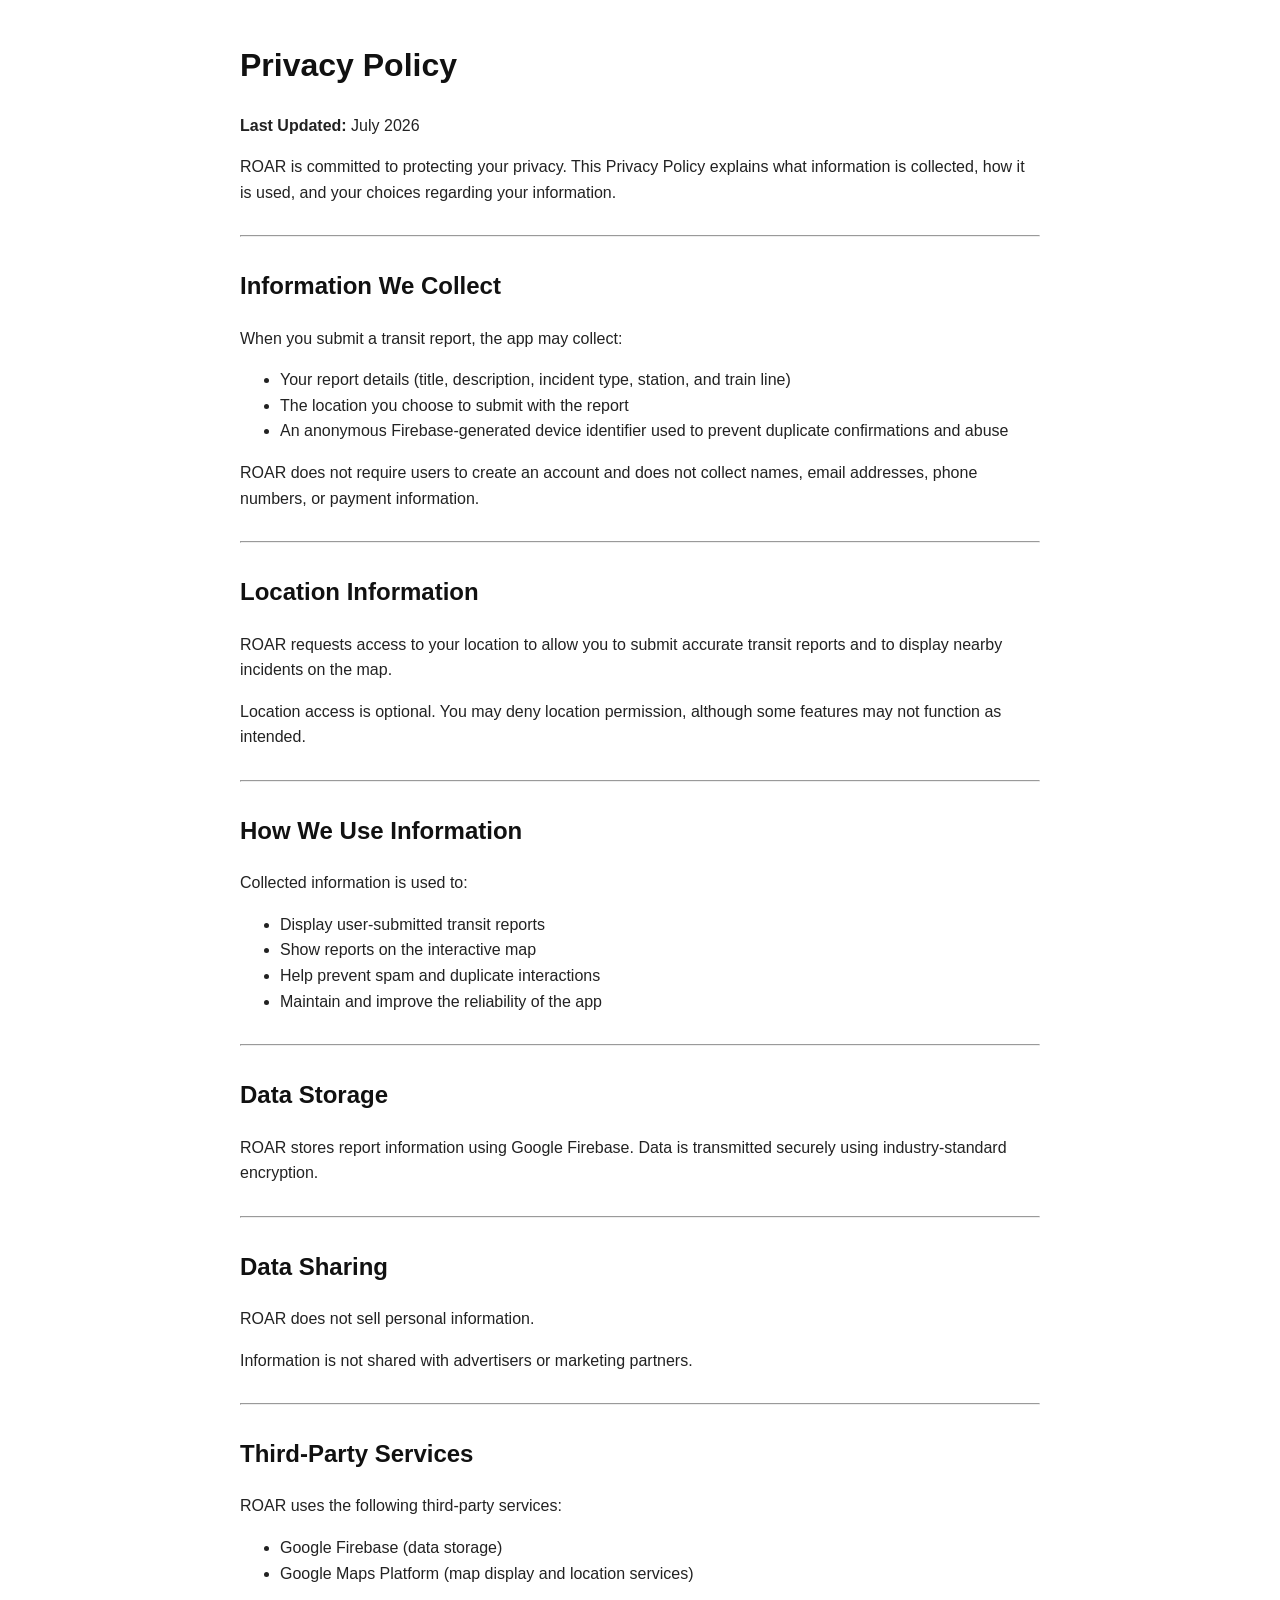
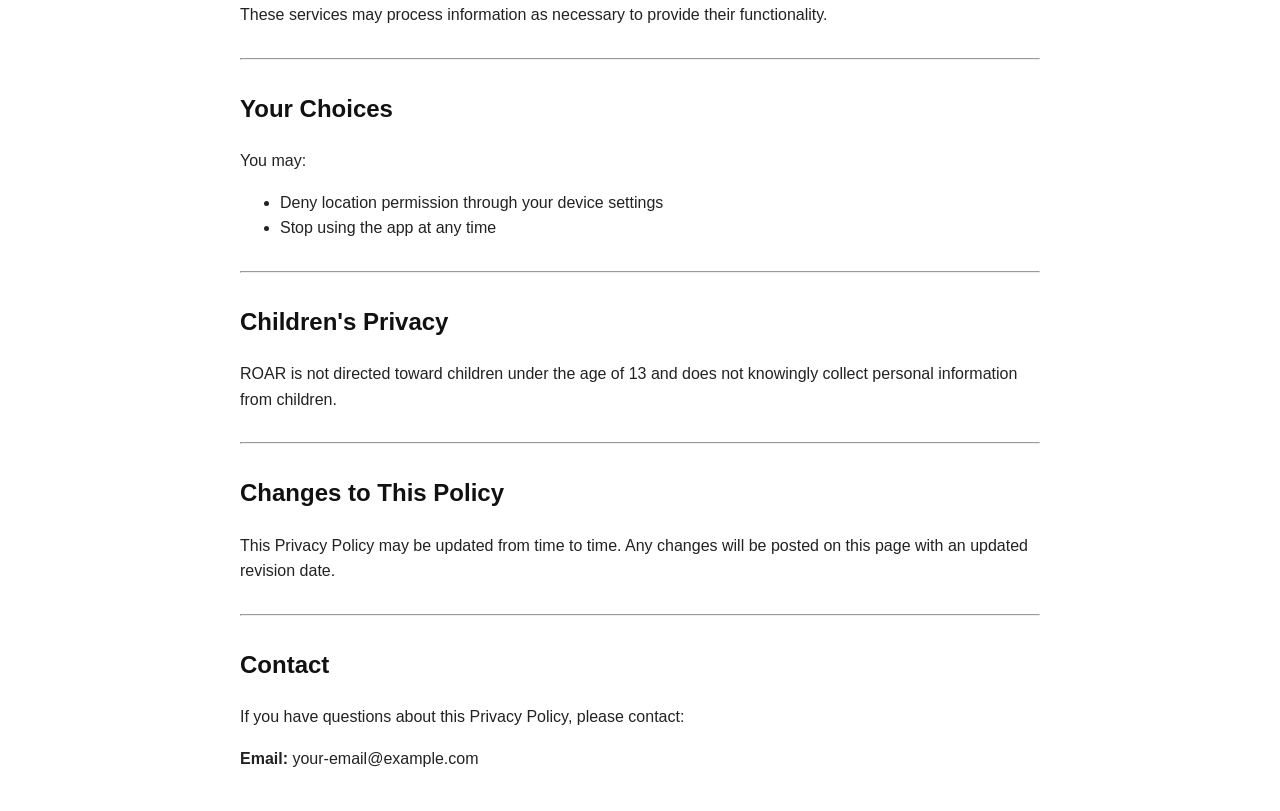
==== privacy.html @ 13eabc3b "Create privacy.html" ====
<!DOCTYPE html>
<html lang="en">
<head>
    <meta charset="UTF-8">
    <meta name="viewport" content="width=device-width, initial-scale=1.0">
    <title>ROAR Privacy Policy</title>
    <style>
        body {
            font-family: -apple-system, BlinkMacSystemFont, "Helvetica Neue", Arial, sans-serif;
            max-width: 800px;
            margin: 40px auto;
            padding: 0 20px;
            line-height: 1.6;
            color: #222;
        }

        h1, h2 {
            color: #111;
        }

        hr {
            margin: 30px 0;
        }
    </style>
</head>

<body>

<h1>Privacy Policy</h1>

<p><strong>Last Updated:</strong> July 2026</p>

<p>
ROAR is committed to protecting your privacy. This Privacy Policy explains
what information is collected, how it is used, and your choices regarding
your information.
</p>

<hr>

<h2>Information We Collect</h2>

<p>When you submit a transit report, the app may collect:</p>

<ul>
<li>Your report details (title, description, incident type, station, and train line)</li>
<li>The location you choose to submit with the report</li>
<li>An anonymous Firebase-generated device identifier used to prevent duplicate confirmations and abuse</li>
</ul>

<p>
ROAR does not require users to create an account and does not collect names,
email addresses, phone numbers, or payment information.
</p>

<hr>

<h2>Location Information</h2>

<p>
ROAR requests access to your location to allow you to submit accurate transit
reports and to display nearby incidents on the map.
</p>

<p>
Location access is optional. You may deny location permission, although some
features may not function as intended.
</p>

<hr>

<h2>How We Use Information</h2>

<p>Collected information is used to:</p>

<ul>
<li>Display user-submitted transit reports</li>
<li>Show reports on the interactive map</li>
<li>Help prevent spam and duplicate interactions</li>
<li>Maintain and improve the reliability of the app</li>
</ul>

<hr>

<h2>Data Storage</h2>

<p>
ROAR stores report information using Google Firebase. Data is transmitted
securely using industry-standard encryption.
</p>

<hr>

<h2>Data Sharing</h2>

<p>
ROAR does not sell personal information.
</p>

<p>
Information is not shared with advertisers or marketing partners.
</p>

<hr>

<h2>Third-Party Services</h2>

<p>
ROAR uses the following third-party services:
</p>

<ul>
<li>Google Firebase (data storage)</li>
<li>Google Maps Platform (map display and location services)</li>
</ul>

<p>
These services may process information as necessary to provide their
functionality.
</p>

<hr>

<h2>Your Choices</h2>

<p>You may:</p>

<ul>
<li>Deny location permission through your device settings</li>
<li>Stop using the app at any time</li>
</ul>

<hr>

<h2>Children's Privacy</h2>

<p>
ROAR is not directed toward children under the age of 13 and does not
knowingly collect personal information from children.
</p>

<hr>

<h2>Changes to This Policy</h2>

<p>
This Privacy Policy may be updated from time to time. Any changes will be
posted on this page with an updated revision date.
</p>

<hr>

<h2>Contact</h2>

<p>
If you have questions about this Privacy Policy, please contact:
</p>

<p>
<strong>Email:</strong> your-email@example.com
</p>

</body>
</html>
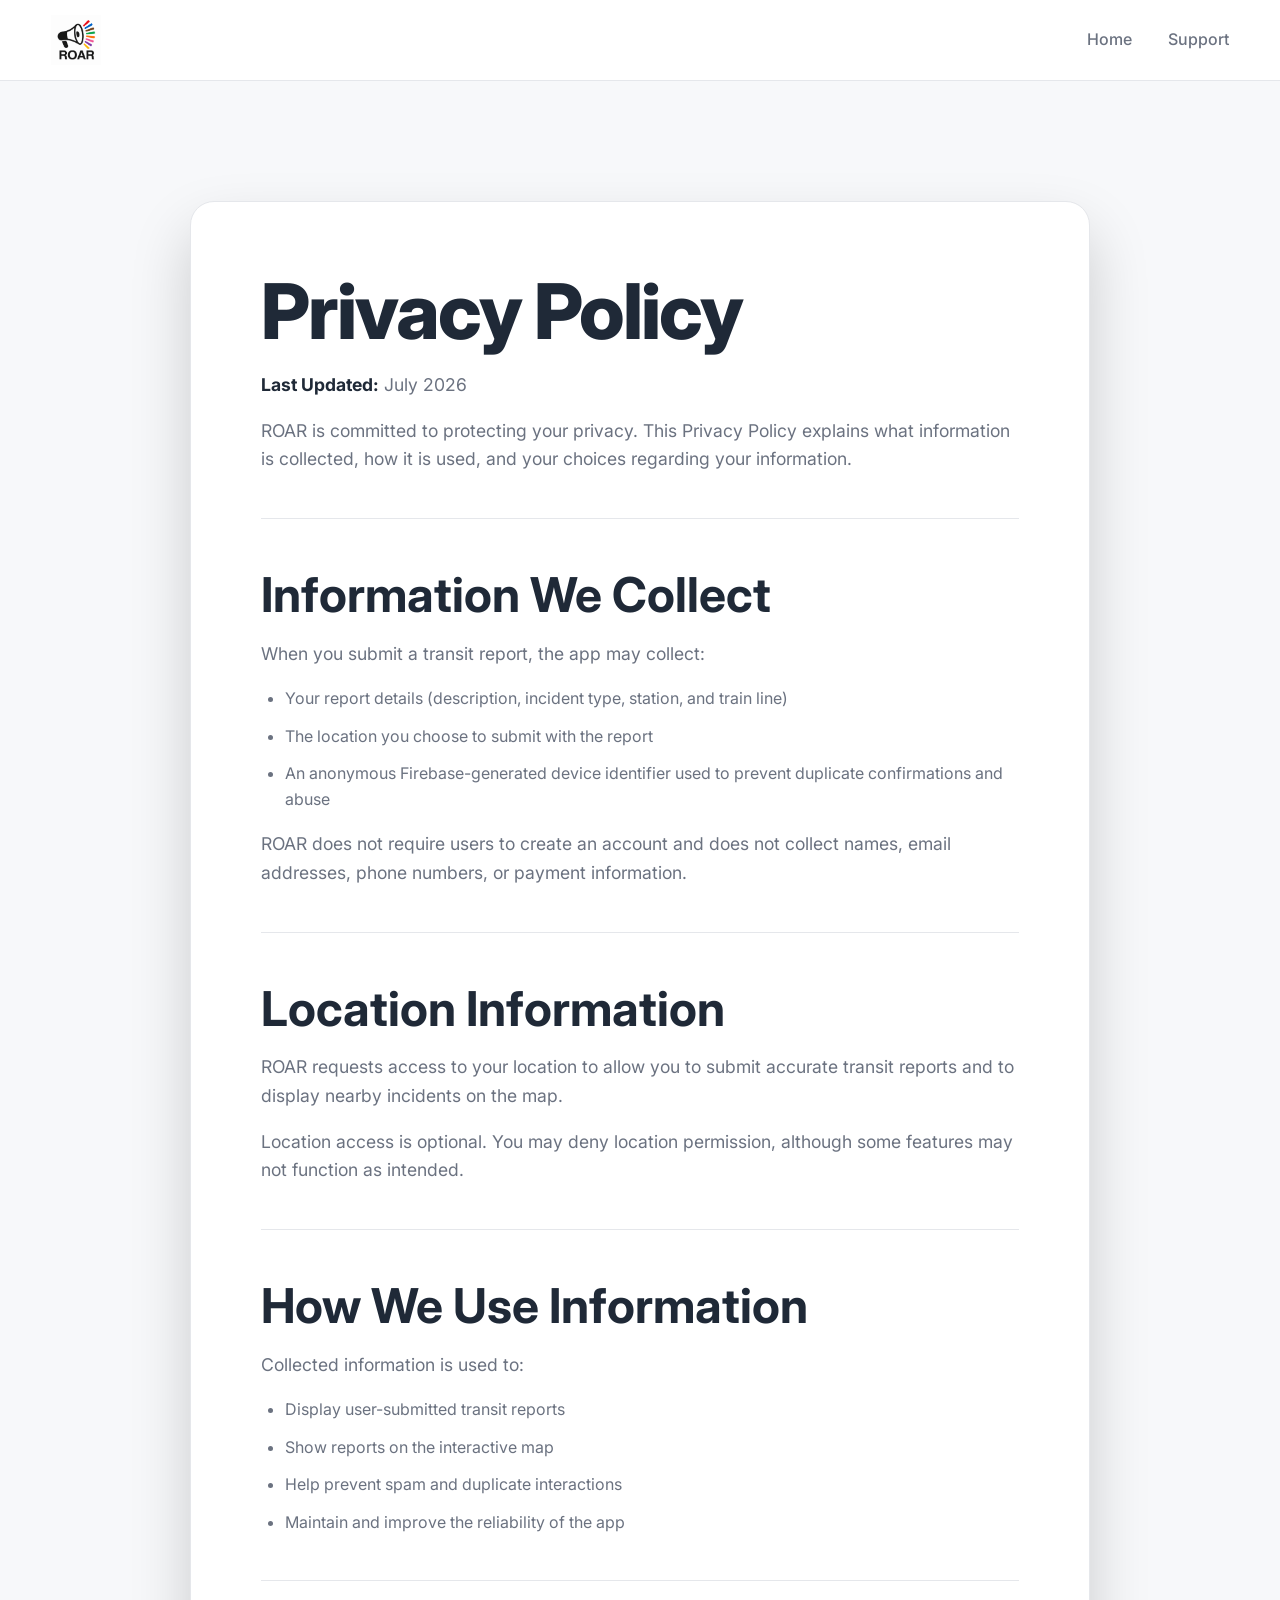
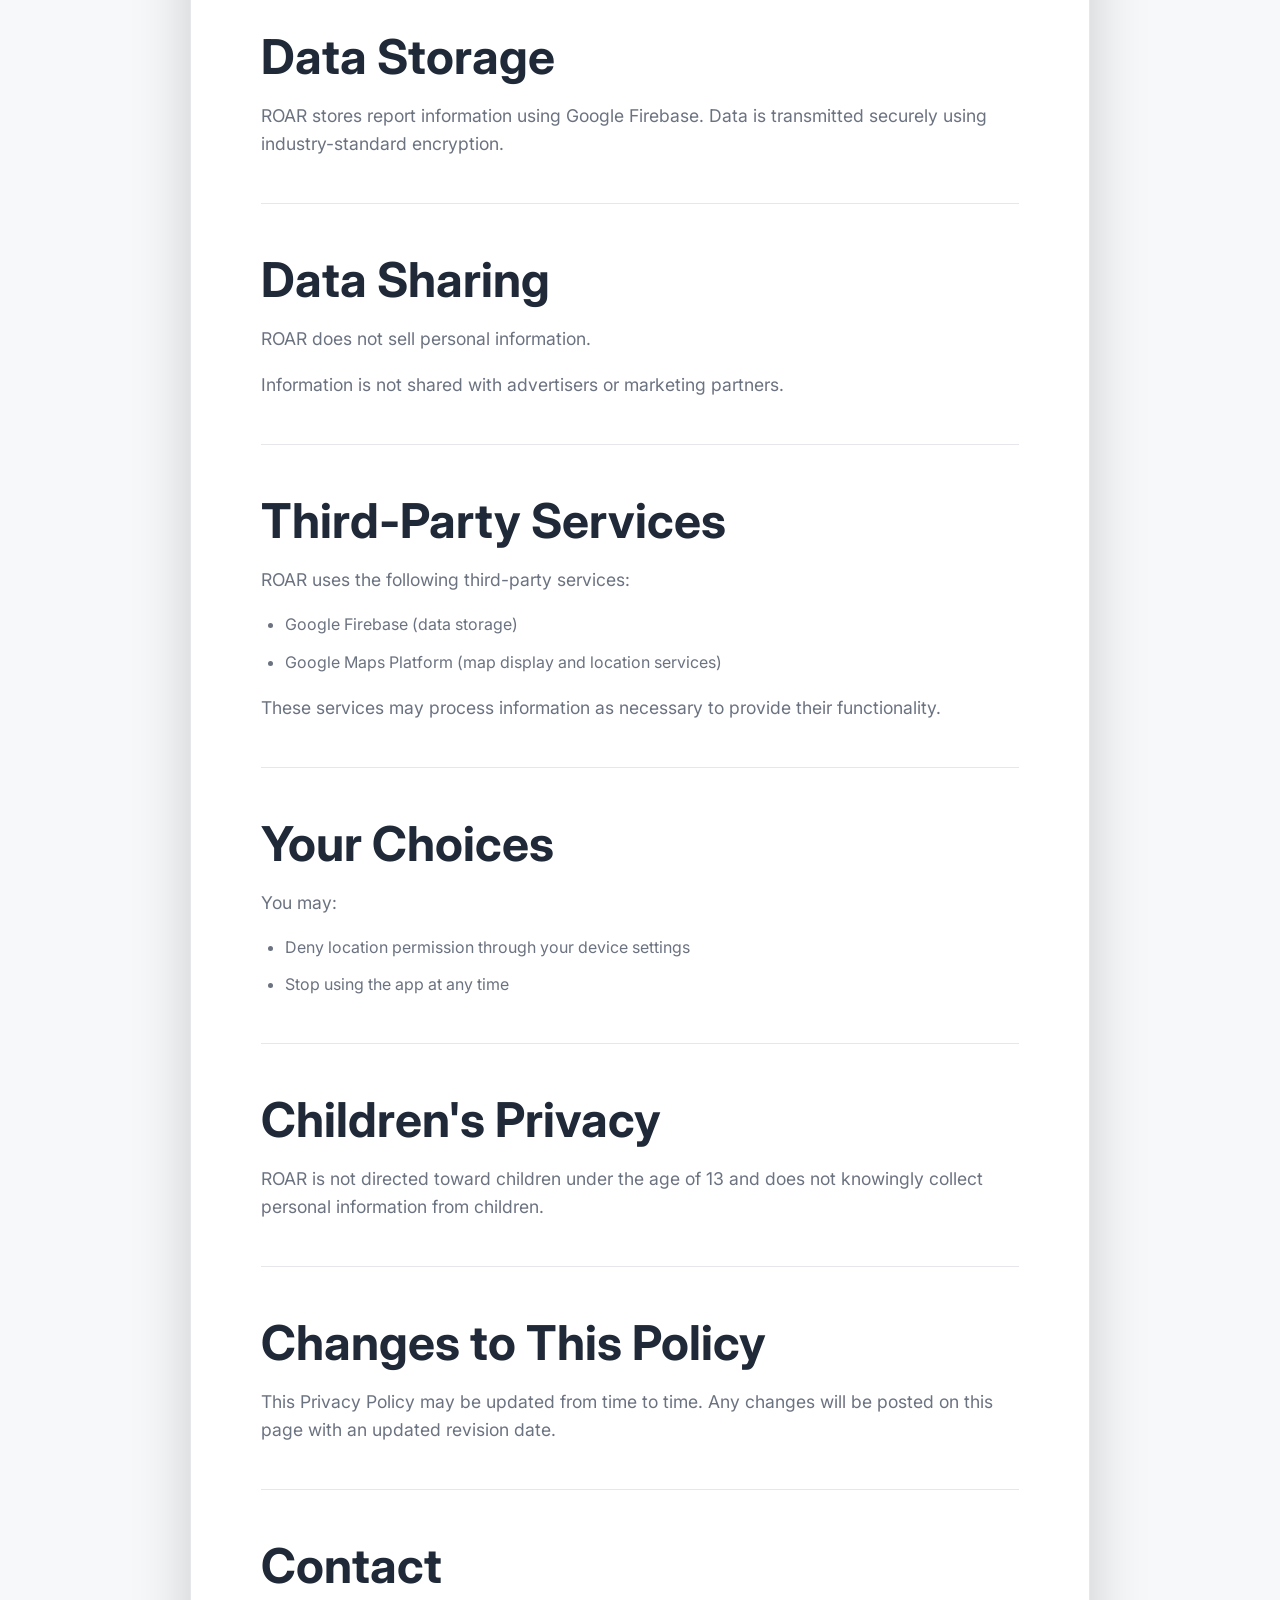
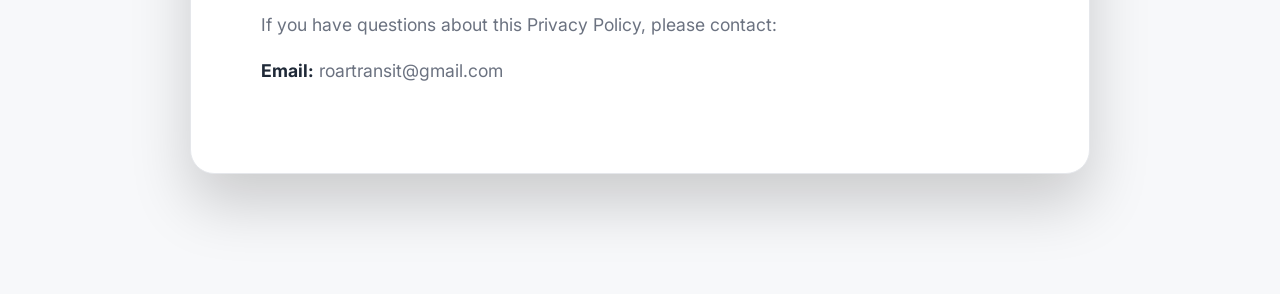
==== commit 2d3e6f45: "Complete website and add support page" ====
--- a/privacy.html
+++ b/privacy.html
@@ -1,164 +1,209 @@
 <!DOCTYPE html>
+
 <html lang="en">
+
 <head>
+    <link rel="stylesheet" href="styles.css">
+
+    <link rel="preconnect" href="https://fonts.googleapis.com">
+
+    <link rel="preconnect" href="https://fonts.gstatic.com" crossorigin>
+
+    <link href="https://fonts.googleapis.com/css2?family=Inter:wght@300;400;500;600;700;800&display=swap" rel="stylesheet">
+    
     <meta charset="UTF-8">
+    
     <meta name="viewport" content="width=device-width, initial-scale=1.0">
+    
     <title>ROAR Privacy Policy</title>
-    <style>
-        body {
-            font-family: -apple-system, BlinkMacSystemFont, "Helvetica Neue", Arial, sans-serif;
-            max-width: 800px;
-            margin: 40px auto;
-            padding: 0 20px;
-            line-height: 1.6;
-            color: #222;
-        }
-
-        h1, h2 {
-            color: #111;
-        }
-
-        hr {
-            margin: 30px 0;
-        }
-    </style>
+    
 </head>
 
 <body>
-
-<h1>Privacy Policy</h1>
-
-<p><strong>Last Updated:</strong> July 2026</p>
-
-<p>
-ROAR is committed to protecting your privacy. This Privacy Policy explains
-what information is collected, how it is used, and your choices regarding
-your information.
-</p>
-
-<hr>
-
-<h2>Information We Collect</h2>
-
-<p>When you submit a transit report, the app may collect:</p>
-
-<ul>
-<li>Your report details (title, description, incident type, station, and train line)</li>
-<li>The location you choose to submit with the report</li>
-<li>An anonymous Firebase-generated device identifier used to prevent duplicate confirmations and abuse</li>
-</ul>
-
-<p>
-ROAR does not require users to create an account and does not collect names,
-email addresses, phone numbers, or payment information.
-</p>
-
-<hr>
-
-<h2>Location Information</h2>
-
-<p>
-ROAR requests access to your location to allow you to submit accurate transit
-reports and to display nearby incidents on the map.
-</p>
-
-<p>
-Location access is optional. You may deny location permission, although some
-features may not function as intended.
-</p>
-
-<hr>
-
-<h2>How We Use Information</h2>
-
-<p>Collected information is used to:</p>
-
-<ul>
-<li>Display user-submitted transit reports</li>
-<li>Show reports on the interactive map</li>
-<li>Help prevent spam and duplicate interactions</li>
-<li>Maintain and improve the reliability of the app</li>
-</ul>
-
-<hr>
-
-<h2>Data Storage</h2>
-
-<p>
-ROAR stores report information using Google Firebase. Data is transmitted
-securely using industry-standard encryption.
-</p>
-
-<hr>
-
-<h2>Data Sharing</h2>
-
-<p>
-ROAR does not sell personal information.
-</p>
-
-<p>
-Information is not shared with advertisers or marketing partners.
-</p>
-
-<hr>
-
-<h2>Third-Party Services</h2>
-
-<p>
-ROAR uses the following third-party services:
-</p>
-
-<ul>
-<li>Google Firebase (data storage)</li>
-<li>Google Maps Platform (map display and location services)</li>
-</ul>
-
-<p>
-These services may process information as necessary to provide their
-functionality.
-</p>
-
-<hr>
-
-<h2>Your Choices</h2>
-
-<p>You may:</p>
-
-<ul>
-<li>Deny location permission through your device settings</li>
-<li>Stop using the app at any time</li>
-</ul>
-
-<hr>
-
-<h2>Children's Privacy</h2>
-
-<p>
-ROAR is not directed toward children under the age of 13 and does not
-knowingly collect personal information from children.
-</p>
-
-<hr>
-
-<h2>Changes to This Policy</h2>
-
-<p>
-This Privacy Policy may be updated from time to time. Any changes will be
-posted on this page with an updated revision date.
-</p>
-
-<hr>
-
-<h2>Contact</h2>
-
-<p>
-If you have questions about this Privacy Policy, please contact:
-</p>
-
-<p>
-<strong>Email:</strong> your-email@example.com
-</p>
-
-</body>
-</html>
+    <header class="header">
+
+        <div class="container nav">
+
+            <a href="index.html" class="logo">
+                
+                <img src="images/ROAR_logo.png" alt="ROAR Logo">
+
+            </a>
+
+            <nav>
+
+                <ul class="nav-links">
+
+                    <li><a href="index.html">Home</a></li>
+
+                    <li><a href=support.html>Support</a></li>
+
+                </ul>
+
+            </nav>
+
+        </div>
+
+    </header>
+
+<main class="privacy-page">
+
+    <div class="container">
+
+        <div class="privacy-card">
+            
+            <h1>Privacy Policy</h1>
+
+                <p><strong>Last Updated:</strong> July 2026</p>
+
+                <p>
+                    ROAR is committed to protecting your privacy. This Privacy Policy explains
+                    what information is collected, how it is used, and your choices regarding
+                    your information.
+                </p>
+
+            <hr>
+
+                <h2>Information We Collect</h2>
+
+                <p>When you submit a transit report, the app may collect:</p>
+
+                <ul>
+                    
+                    <li>Your report details (description, incident type, station, and train line)</li>
+                    <li>The location you choose to submit with the report</li>
+                    <li>An anonymous Firebase-generated device identifier used to prevent duplicate confirmations and abuse</li>
+
+                </ul>
+
+                <p>
+                    ROAR does not require users to create an account and does not collect names,
+                    email addresses, phone numbers, or payment information.
+
+                </p>
+
+            <hr>
+
+                <h2>Location Information</h2>
+
+                <p>
+                    ROAR requests access to your location to allow you to submit accurate transit
+                    reports and to display nearby incidents on the map.
+
+                </p>
+
+                <p>
+                    Location access is optional. You may deny location permission, although some
+                    features may not function as intended.
+                </p>
+
+            <hr>
+
+                <h2>How We Use Information</h2>
+
+                <p>Collected information is used to:</p>
+
+                <ul>
+
+                    <li>Display user-submitted transit reports</li>
+                    <li>Show reports on the interactive map</li>
+                    <li>Help prevent spam and duplicate interactions</li>
+                    <li>Maintain and improve the reliability of the app</li>
+
+                </ul>
+
+            <hr>
+
+            <h2>Data Storage</h2>
+
+                <p>
+                    ROAR stores report information using Google Firebase. Data is transmitted
+                    securely using industry-standard encryption.
+                </p>
+
+            <hr>
+
+            <h2>Data Sharing</h2>
+
+                <p>
+                    ROAR does not sell personal information.
+                </p>
+
+                <p>
+                    Information is not shared with advertisers or marketing partners.
+                </p>
+
+            <hr>
+
+                <h2>Third-Party Services</h2>
+
+                    <p>
+                        ROAR uses the following third-party services:
+                    </p>
+
+                    <ul>
+                        <li>Google Firebase (data storage)</li>
+                        <li>Google Maps Platform (map display and location services)</li>
+                    </ul>
+
+                    <p>
+                        These services may process information as necessary to provide their
+                        functionality.     
+                    </p>
+
+                <hr>
+
+                    <h2>Your Choices</h2>
+
+                    <p>You may:</p>
+
+                    <ul>
+                        <li>Deny location permission through your device settings</li>
+                        <li>Stop using the app at any time</li>
+                    </ul>
+
+                <hr>
+
+                    <h2>Children's Privacy</h2>
+
+                    <p>
+                        ROAR is not directed toward children under the age of 13 and does not
+                        knowingly collect personal information from children.
+                    </p>
+
+                <hr>
+
+                    <h2>Changes to This Policy</h2>
+
+                    <p>
+                        This Privacy Policy may be updated from time to time. Any changes will be
+                        posted on this page with an updated revision date.
+                    </p>
+
+                <hr>
+
+                    <h2>Contact</h2>
+
+                    <p>
+                        If you have questions about this Privacy Policy, please contact:
+                    </p>
+
+                    <p>
+
+                        <strong>Email:</strong>
+
+                        <a href="mailto:roartransit@gmail.com">
+                        roartransit@gmail.com
+                        </a>
+
+                    </p>
+                
+                </body>
+
+            </html>
+
+        </div>
+
+    </div>
+
+</main>
--- a/styles.css
+++ b/styles.css
@@ -0,0 +1,1105 @@
+/*-------------------------------------------------
+ROAR Website
+Global Styles
+-------------------------------------------------*/
+
+/* Colors */
+:root {
+    --background: #FFFFFF;
+    --surface: #f7f8fa;
+    --surface-dark: #eceff3;
+    --surface-blue: #f5f9ff;
+
+    --text: #1f2937;
+    --text-light: #6b7280;
+
+    --blue: #1e90ff;
+    --blue-dark: #1d4ed8;
+
+    --border: #e5e7eb;
+
+    --shadow: 
+    0 30px 60px rgba(0, 0, 0, 0.18);
+
+    --radius: 18px;
+
+    --max-width: 1200px;
+}
+
+/* Reset */
+* {
+    margin: 0;
+    padding: 0;
+    box-sizing: border-box;
+}
+
+html{
+    scroll-behavior: smooth;
+}
+
+body{
+    font-family: "Inter", sans-serif;
+
+    background: var(--background);
+
+    color:var(--text);
+
+    line-height: 1.6;
+
+    -webkit-font-smoothing: antialiased;
+}
+
+/* Images */
+img{
+    max-width: 100%;
+    display: block;
+}
+
+/* Links */
+a{
+    text-decoration: none;
+    color: inherit;
+}
+
+/* Lists */
+ul{
+    list-style: none;
+}
+
+/* Layout */
+.container{
+
+    width:min(92%, var(--max-width));
+
+    margin:auto;
+
+}
+
+/* Sections */
+section{
+
+    padding: 120px 0;
+
+}
+
+/* Typography */
+h1{
+    font-size: clamp(3rem, 6vw, 5rem);
+
+    line-height: 1.05;
+
+    font-weight: 800;
+
+    letter-spacing: -2px;
+
+    margin-bottom: 24px;
+}
+
+h2{
+
+    font-size: clamp(2rem, 4vw, 3rem);
+
+    line-height: 1.1;
+
+    font-weight: 700;
+
+    margin-bottom: 16px;
+}
+
+h3{ 
+
+    font-size: 1.35rem;
+
+    margin-bottom: 14px;
+
+}
+
+p{ 
+
+    font-size: 1.1rem;
+
+    color:var(--text-light);
+
+    max-width:700px;
+
+    margin:0 auto;
+
+}
+
+/* Buttons */
+.button{
+    display:inline-flex;
+    align-items:center;
+
+    justify-content:center;
+
+    padding: 16px 34px;
+
+    border-radius:999px;
+
+    font-weight:600;
+
+    transition: .25s;
+
+    cursor: pointer;
+}
+
+/* Primary */
+.button-primary{
+    background: var(--blue-dark);
+    color: white;
+}
+
+.button-primary:hover{
+    background: var(--blue-dark);
+    transform:translateY(-2px);
+}
+
+/* Secondary */
+.button-secondary{
+    background:white;
+    border:1px solid var(--border);
+    color:var(--text);
+}
+
+.button-secondary:hover{
+    background:var(--surface);
+}
+
+/* Cards */
+.card{
+    background:white;
+    border:1px solid var(--border);
+    border-radius:var(--radius);
+    padding:36px;
+    box-shadow:var(--shadow);
+    transition: .25s;
+}
+
+.card:hover{
+    transform:translateY(-6px);
+}
+
+/* Grid */
+.grid{
+    display:grid;
+    gap:32px;
+}
+
+/* Footer */
+footer{
+    padding:70px 0;
+    background:var(--surface);
+}
+
+/* Responsive */
+@media (max-width: 768px){
+    section{
+        padding: 80px 0;
+    }
+    p{
+        font-size: 1rem;
+    }
+}
+
+/*---------------------------------------------
+Navigation
+-----------------------------------------------*/
+
+.header{
+    position:sticky;
+
+    top:0;
+
+    background:rgba(255,255,255,.90);
+
+    backdrop-filter:blur(14px);
+
+    border-bottom:1px solid var(--border);
+
+    z-index:1000;
+
+    transition: 
+        height .3s ease, 
+        box-shadow .3s ease,
+        background .3s ease;
+}
+
+header.scrolled{
+
+    height: 64px;
+
+    box-shadow:0 2px 20px rgba(0,0,0,.06);
+}
+
+.nav{
+    display:flex;
+
+    justify-content:space-between;
+
+    align-items:center;
+
+    height:80px;
+}
+
+.logo{
+    display:flex;
+
+    align-items:center;
+
+    gap:12px;
+
+    font-weight:700;
+
+    font-size:1.25rem;
+}
+
+.logo img{
+    width:50px;
+
+    height:50px;
+}
+
+.nav-links{
+
+    display:flex;
+
+    align-items:center;
+
+    gap:36px;
+
+}
+
+.nav-links a{
+
+    color:var(--text-light);
+
+    font-weight:500;
+
+    transition:color .25s ease;
+
+}
+
+.nav-links a:hover{
+
+    color:var(--blue);
+
+}
+
+/*---------------------------------------------
+Hero
+-----------------------------------------------*/
+
+.hero{
+    
+    position:relative;
+
+    overflow:hidden;
+
+    min-height: 100vh;
+
+    display:flex;
+
+    align-items:center;
+
+    background:
+
+        radial-gradient(
+            circle at 15% 25%,
+            rgba(30,144,255,.25),
+            transparent 38%
+        ),
+
+        radial-gradient(
+            circle at 85% 15%,
+            rgba(29,78,216,.10),
+            transparent 42%
+        ),
+
+        radial-gradient(
+            circle at 50% 100%,
+            rgba(30,144,255,.08),
+            transparent 45%
+        ),
+
+        linear-gradient(
+            to bottom,
+            #FFFFFF,
+            #f6f9ff
+        );
+
+}
+
+.hero-content{
+
+    display:grid;
+
+    grid-template-columns: 1fr 1fr;
+
+    align-items:center;
+
+    gap:120px;
+}
+.hero::before{
+
+    content:"";
+
+    position:absolute;
+
+    width:300px;
+
+    height:300px;
+
+    background:#4fa3ff;
+
+    opacity:.35;
+
+    border-radius:50%;
+
+    filter:blur(90px);
+
+    top:-140px;
+
+    right:-120px;
+
+}
+
+.hero::after{
+
+    content:"";
+
+    position:absolute;
+
+    width:250px;
+
+    height:250px;
+
+    background:#1d4ed8;
+
+    opacity:.20;
+
+    border-radius:50%;
+
+    filter:blur(70px);
+
+    bottom:-140px;
+
+    left:-120px;
+
+}
+
+.hero h1{
+
+    font-size:clamp(3.8rem,7vw,6rem);
+
+    line-height:.95;
+
+    letter-spacing:-3px;
+
+    margin-bottom: 32px;
+
+    max-width: 650px;
+}
+
+.hero-text p{
+    
+    font-size:1.25rem;
+
+    max-width: 520px;
+
+    margin-bottom: 40px;
+
+}
+
+.hero-badge{
+
+    display:inline-flex;
+    align-items:center;
+    gap:8px;
+
+    padding:10px 18px;
+
+    margin-bottom:28px;
+
+    border-radius:999px;
+
+    background:rgba(255,255,255,.75);
+
+    border:1px solid rgba(29,78,216,.15);
+
+    color:var(--blue-dark);
+
+    font-size:.9rem;
+
+    font-weight:700;
+
+    letter-spacing:.04em;
+
+    backdrop-filter:blur(12px)
+
+}
+
+.hero h1 span{
+
+    color:var(--blue-dark)
+
+}
+
+.hero-trust{
+
+    display:flex;
+
+    gap:24px;
+
+    flex-wrap:wrap;
+
+    margin-top:28px;
+
+    color:var(--text-light);
+
+    font-size:.95rem;
+
+    font-weight:500;
+
+}
+
+.hero-trust span{
+
+    display:flex;
+
+    align-items:center;
+
+    gap:6px;
+
+}
+
+.hero-buttons{
+
+    display:flex;
+
+    gap:18px;
+
+    margin-top:40px;
+
+}
+
+.hero-image{
+
+    position:relative;
+    
+    display:flex;
+
+    justify-content:center;
+
+    align-items:center;
+
+    min-height:700px;
+
+}
+
+.hero-image img{
+
+    width:340px;
+
+    border-radius:36px;
+    
+}
+
+.phone{
+
+    position:absolute;
+
+    width:290px;
+
+    border-radius:34px;
+
+    transition:transform .35s ease;
+
+}
+
+.phone-center{
+
+    width:320px;
+
+    transform: translateX(0);
+
+    z-index:3;
+}
+
+.phone-left{
+
+    width: 290px;
+
+    right:50%;
+
+    transform: 
+        translateY(30px)
+        scale(.9);
+
+    z-index:2;
+
+}
+
+.phone-right{
+
+    width: 290px;
+
+    left: 50%;
+
+    transform:
+        translateY(30px)
+        scale(.7);
+
+    z-index:3;
+
+}
+
+.hero-image:hover .phone-left{
+
+    transform:
+        translateX(-105px)
+        scale(.9);
+
+}
+
+.hero-image:hover .phone-right{
+
+    transform:
+        translateX(115px)
+        scale(.9);
+
+}
+
+.hero-image:hover .phone-center{
+
+    transform:translateY(-8px);
+
+}
+
+@media(max-width:900px){
+
+    .hero-content{
+
+        grid-template-columns:1fr;
+
+        text-align:center;
+    }
+
+    .hero-buttons{
+
+        justify-content:center;
+
+        flex-wrap:wrap;
+
+    }
+
+    .hero-image{
+        margin-top:40px;
+    }
+}
+
+/* ==========================================================
+   Screenshots Section
+========================================================== */
+
+.screenshots{
+
+    background:var(--surface);
+
+    text-align:center;
+
+    
+
+}
+
+.section-subtitle{
+
+    margin:0 auto 60px auto;
+
+    max-width:600px;
+
+}
+
+.screenshot-grid{
+
+    display:grid;
+
+    grid-template-columns:repeat(4, 1fr);
+
+    gap:24px;
+
+}
+
+.screenshot-grid img{
+
+    width:100%;
+
+    border-radius:24px;
+
+     box-shadow: var(--shadow);
+
+    transition:.3s;
+
+}
+
+.screenshot-grid img:hover{
+
+    transform:translateY(-8px) scale(1.02);
+
+}
+
+@media(max-width:1000px){
+
+    .screenshot-grid{
+
+        grid-template-columns:repeat(2, 1fr);
+
+    }
+
+}
+
+@media(max-width:600px){
+
+    .screenshot-grid{
+
+        grid-template-columns:1fr;
+
+    }
+
+}
+
+/* ==========================================================
+   Features Section
+========================================================== */
+
+.features{
+
+    border-top:1px solid var(--border);
+
+    background:white;
+
+    text-align:center;
+
+}
+
+.feature-grid{
+
+    margin-top:70px;
+
+    display:grid;
+
+    grid-template-columns:repeat(2,1fr);
+
+    gap:30px;
+
+}
+
+.feature-card{
+
+    padding:40px;
+
+    border:1px solid var(--border);
+
+    border-radius:24px;
+
+    background:white;
+
+    transition:.25s;
+
+}
+
+.feature-card:hover{
+
+    transform:translateY(-6px);
+
+}
+
+.feature-icon{
+
+    font-size:2.5rem;
+
+    margin-bottom:24px;
+
+}
+
+@media(max-width:800px){
+
+    .feature-grid{
+
+        grid-template-columns:1fr;
+
+    }
+
+}
+
+/* ==========================================================
+   About
+========================================================== */
+
+.about{
+
+    background:var(--surface-blue);
+
+}
+
+.about-content{
+
+    max-width:800px;
+
+    margin:auto;
+
+    text-align:center;
+
+}
+
+.about p{
+
+    margin:0 auto;
+
+}
+
+/* ==========================================================
+   Download Section
+========================================================== */
+
+.download{
+
+    border-top:1px solid var(--border);
+
+    text-align:center;
+
+}
+
+.download p{
+
+    text-align:center;
+
+}
+
+.download-buttons{
+
+    display:flex;
+
+    justify-content:center;
+
+    gap:20px;
+
+    margin-top:40px;
+
+    flex-wrap:wrap;
+
+}
+
+/*---------------------------------------------
+Footer
+-----------------------------------------------*/
+
+footer{
+
+    background:var(--surface);
+
+}
+
+.footer-content{
+
+    display:flex;
+
+    flex-direction:column;
+
+    align-items:center;
+
+    justify-content:center;
+
+    text-align:center;
+
+    gap:30px;
+
+}
+
+.footer-logo{
+
+    display:flex;
+
+    align-items:center;
+
+    gap:12px;
+
+    font-weight:700;
+
+}
+
+.footer-logo img{
+
+    width:42px;
+
+}
+
+.footer-links{
+
+    display:flex;
+
+    gap:30px;
+
+    flex-wrap:wrap;
+
+}
+
+.footer-links a{
+
+    color:var(--text-light);
+
+}
+
+.footer-links a:hover{
+
+    color:var(--blue);
+
+}
+
+.copyright{
+
+    font-size:.9rem;
+
+}
+
+/*==========================================================
+Privacy Page
+==========================================================*/
+
+.privacy-page{
+
+    padding:120px 0;
+
+    background:var(--surface);
+
+}
+
+.privacy-card{
+
+    background:white;
+
+    max-width:900px;
+
+    margin:auto;
+
+    padding:70px;
+
+    border-radius:24px;
+
+    border:1px solid var(--border);
+
+    box-shadow:var(--shadow);
+
+}
+
+.privacy-card h1{
+
+    margin-bottom:12px;
+
+}
+
+.privacy-card h2{
+
+    margin-top:50px;
+
+    margin-bottom:16px;
+
+}
+
+.privacy-card p{
+
+    margin:18px 0;
+
+    max-width:none;
+
+}
+
+.privacy-card ul{
+
+    margin:18px 0 18px 24px;
+
+    list-style:disc;
+
+}
+
+.privacy-card li{
+
+    margin-bottom:12px;
+
+    color:var(--text-light);
+
+}
+
+.privacy-card hr{
+
+    margin:45px 0;
+
+    border:none;
+
+    border-top:1px solid var(--border);
+
+}
+
+.privacy-card strong{
+
+    color:var(--text);
+
+}
+
+/*---------------------------------------------
+Support Page
+-----------------------------------------------*/
+
+.support-hero{
+
+    padding-top:180px;
+
+    padding-bottom:90px;
+
+    text-align:center;
+
+    background:linear-gradient(
+        to bottom,
+        #ffffff,
+        var(--surface-blue)
+    );
+
+}
+
+.support-hero h1{
+
+    margin-bottom:24px;
+
+}
+
+.support-hero p{
+
+    margin:0 auto;
+
+    max-width:700px;
+
+}
+
+.support-contact{
+
+    background:white;
+
+}
+
+.support-card{
+
+    max-width:700px;
+
+    margin:auto;
+
+    text-align:center;
+
+}
+
+.support-card .button{
+
+    margin-top:28px;
+
+}
+
+.response-time{
+
+    margin-top:28px;
+
+}
+
+.support-faq{
+
+    background:var(--surface);
+
+}
+
+.support-faq h2{
+
+    text-align:center;
+
+    margin-bottom:50px;
+
+}
+
+.faq-list{
+
+    max-width:850px;
+
+    margin:auto;
+
+}
+
+.faq-item{
+
+    background:white;
+
+    border:1px solid var(--border);
+
+    border-radius:16px;
+
+    margin-bottom:18px;
+
+    overflow:hidden;
+
+}
+
+.faq-item summary{
+
+    cursor:pointer;
+
+    padding:22px 28px;
+
+    font-size:1.05rem;
+
+    font-weight:600;
+
+    list-style:none;
+
+}
+
+.faq-item summary::-webkit-details-marker{
+
+    display:none;
+
+}
+
+.faq-item summary::after{
+
+    content:"+";
+
+    float:right;
+
+    font-size:1.4rem;
+
+    color:var(--blue-dark);
+
+}
+
+.faq-item[open] summary::after{
+
+    content:"−";
+
+}
+
+.faq-item p{
+
+    padding:0 28px 24px;
+
+    margin:0;
+
+    max-width:none;
+
+}
+
+.support-info{
+
+    background:white;
+
+}
+
+.support-grid{
+
+    grid-template-columns:repeat(auto-fit,minmax(320px,1fr));
+
+}
